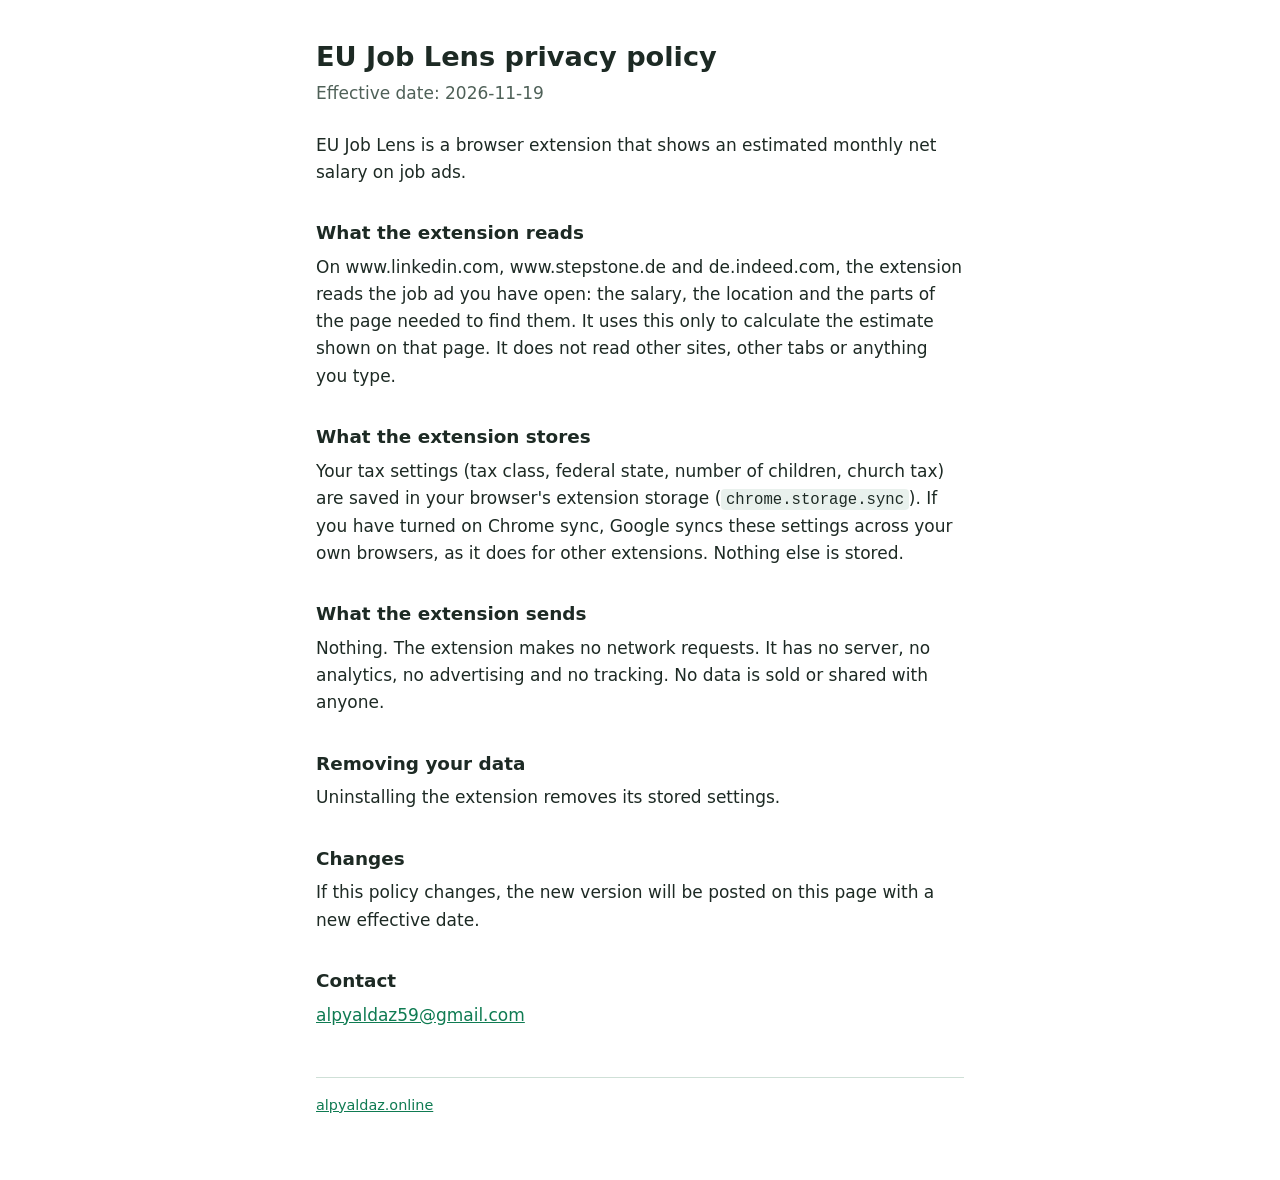
==== extra/yaldaz/eu-job-lens/privacy/index.html @ b9381d61 "Publish the EU Job Lens privacy policy on alpyaldaz.online Adds extra/<site key>/ to the build: file" ====
<!DOCTYPE html>
<html lang="en">
  <head>
    <meta charset="UTF-8" />
    <meta name="viewport" content="width=device-width, initial-scale=1.0" />
    <title>EU Job Lens privacy policy</title>
    <meta name="description" content="Privacy policy of the EU Job Lens browser extension: it reads the open job ad, stores your tax settings in your browser and sends nothing." />
    <link rel="canonical" href="https://alpyaldaz.online/eu-job-lens/privacy/" />
    <!-- Source text: eu-job-lens/store/privacy.md. Change both together. -->
    <style>
      :root {
        --bg: #ffffff;
        --fg: #1d2a24;
        --muted: #4f6158;
        --accent: #0f7b52;
        --line: #cfe0d7;
        color-scheme: light dark;
      }
      @media (prefers-color-scheme: dark) {
        :root {
          --bg: #111814;
          --fg: #e3ece7;
          --muted: #a3b5ab;
          --accent: #4fc08d;
          --line: #2d3d35;
        }
      }
      * { box-sizing: border-box; }
      body {
        margin: 0;
        background: var(--bg);
        color: var(--fg);
        font: 17px/1.6 system-ui, -apple-system, "Segoe UI", Roboto, sans-serif;
      }
      main { max-width: 680px; margin: 0 auto; padding: 40px 16px 64px; }
      h1 { font-size: 1.7rem; line-height: 1.25; margin: 0 0 4px; }
      h2 { font-size: 1.15rem; margin: 2rem 0 0.4rem; }
      p { margin: 0.4rem 0; }
      .meta { color: var(--muted); margin-bottom: 1.5rem; }
      code { font-size: 0.92em; background: color-mix(in srgb, var(--line) 45%, transparent); padding: 0.1em 0.3em; border-radius: 4px; }
      a { color: var(--accent); }
      footer { margin-top: 3rem; padding-top: 1rem; border-top: 1px solid var(--line); color: var(--muted); font-size: 0.9rem; }
    </style>
  </head>
  <body>
    <main>
      <h1>EU Job Lens privacy policy</h1>
      <p class="meta">Effective date: 2026-11-19</p>
      <p>EU Job Lens is a browser extension that shows an estimated monthly net salary on job ads.</p>

      <h2>What the extension reads</h2>
      <p>
        On www.linkedin.com, www.stepstone.de and de.indeed.com, the extension reads the job ad you have open: the
        salary, the location and the parts of the page needed to find them. It uses this only to calculate the
        estimate shown on that page. It does not read other sites, other tabs or anything you type.
      </p>

      <h2>What the extension stores</h2>
      <p>
        Your tax settings (tax class, federal state, number of children, church tax) are saved in your browser's
        extension storage (<code>chrome.storage.sync</code>). If you have turned on Chrome sync, Google syncs these
        settings across your own browsers, as it does for other extensions. Nothing else is stored.
      </p>

      <h2>What the extension sends</h2>
      <p>
        Nothing. The extension makes no network requests. It has no server, no analytics, no advertising and no
        tracking. No data is sold or shared with anyone.
      </p>

      <h2>Removing your data</h2>
      <p>Uninstalling the extension removes its stored settings.</p>

      <h2>Changes</h2>
      <p>If this policy changes, the new version will be posted on this page with a new effective date.</p>

      <h2>Contact</h2>
      <p><a href="mailto:alpyaldaz59@gmail.com">alpyaldaz59@gmail.com</a></p>

      <footer><a href="https://alpyaldaz.online/">alpyaldaz.online</a></footer>
    </main>
  </body>
</html>
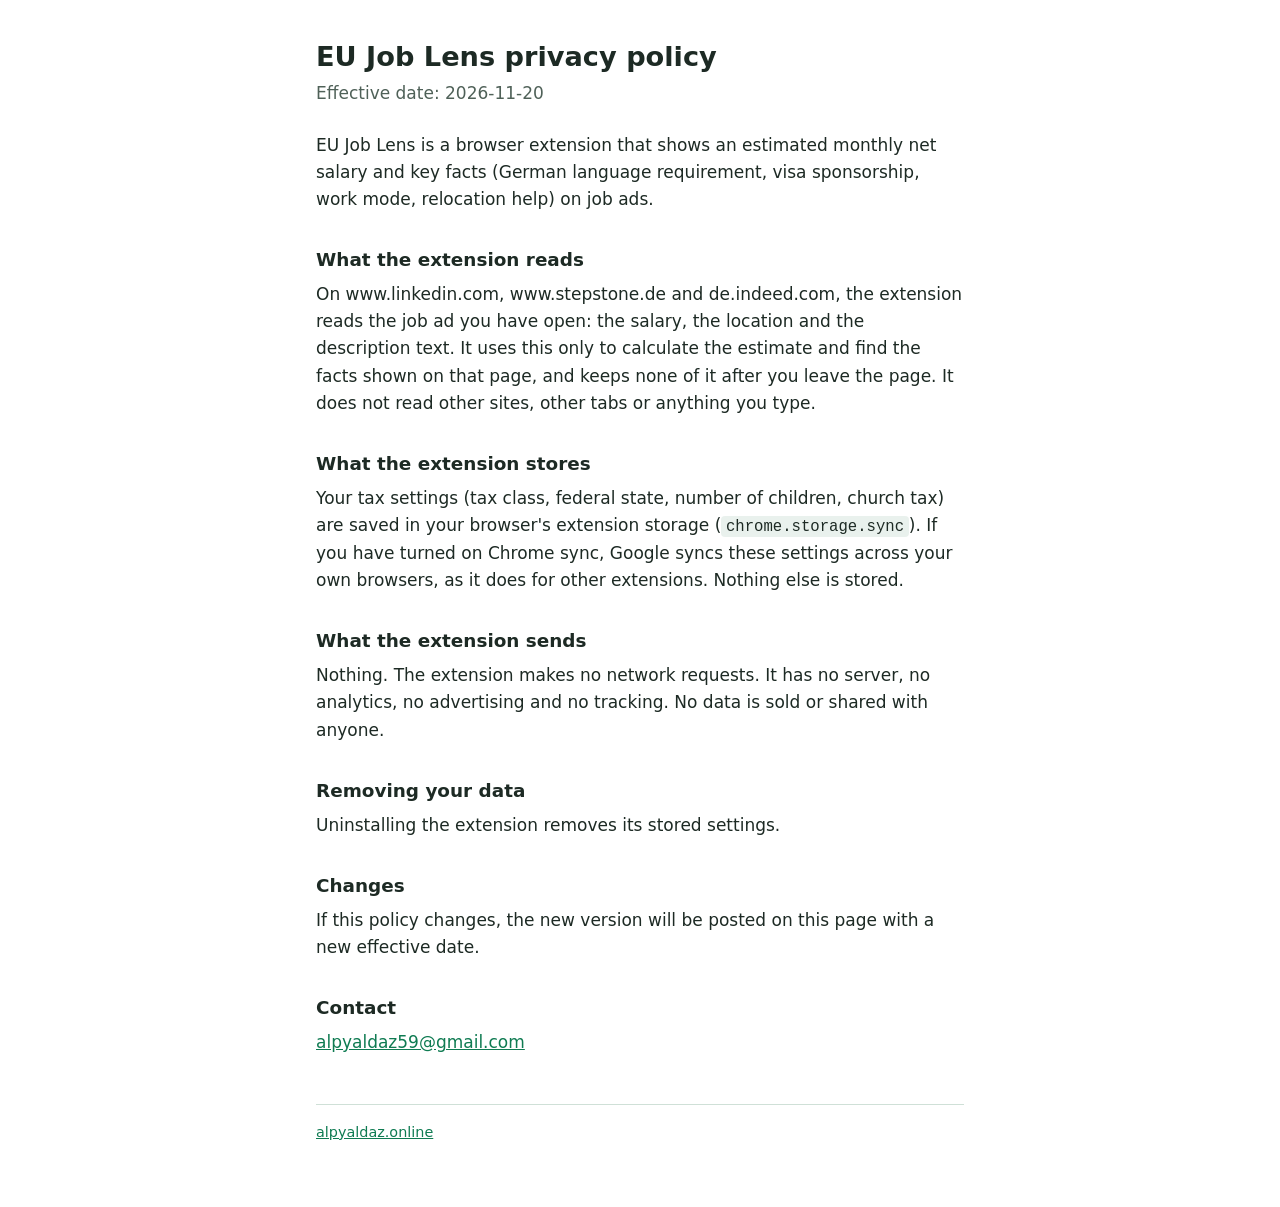
==== commit b5c59e60: "Update the EU Job Lens privacy policy for version 0.2.0 The extension now also reads the job ad's de" ====
--- a/extra/yaldaz/eu-job-lens/privacy/index.html
+++ b/extra/yaldaz/eu-job-lens/privacy/index.html
@@ -45,14 +45,18 @@
   <body>
     <main>
       <h1>EU Job Lens privacy policy</h1>
-      <p class="meta">Effective date: 2026-11-19</p>
-      <p>EU Job Lens is a browser extension that shows an estimated monthly net salary on job ads.</p>
+      <p class="meta">Effective date: 2026-11-20</p>
+      <p>
+        EU Job Lens is a browser extension that shows an estimated monthly net salary and key facts (German language
+        requirement, visa sponsorship, work mode, relocation help) on job ads.
+      </p>
 
       <h2>What the extension reads</h2>
       <p>
         On www.linkedin.com, www.stepstone.de and de.indeed.com, the extension reads the job ad you have open: the
-        salary, the location and the parts of the page needed to find them. It uses this only to calculate the
-        estimate shown on that page. It does not read other sites, other tabs or anything you type.
+        salary, the location and the description text. It uses this only to calculate the estimate and find the facts
+        shown on that page, and keeps none of it after you leave the page. It does not read other sites, other tabs or
+        anything you type.
       </p>
 
       <h2>What the extension stores</h2>
